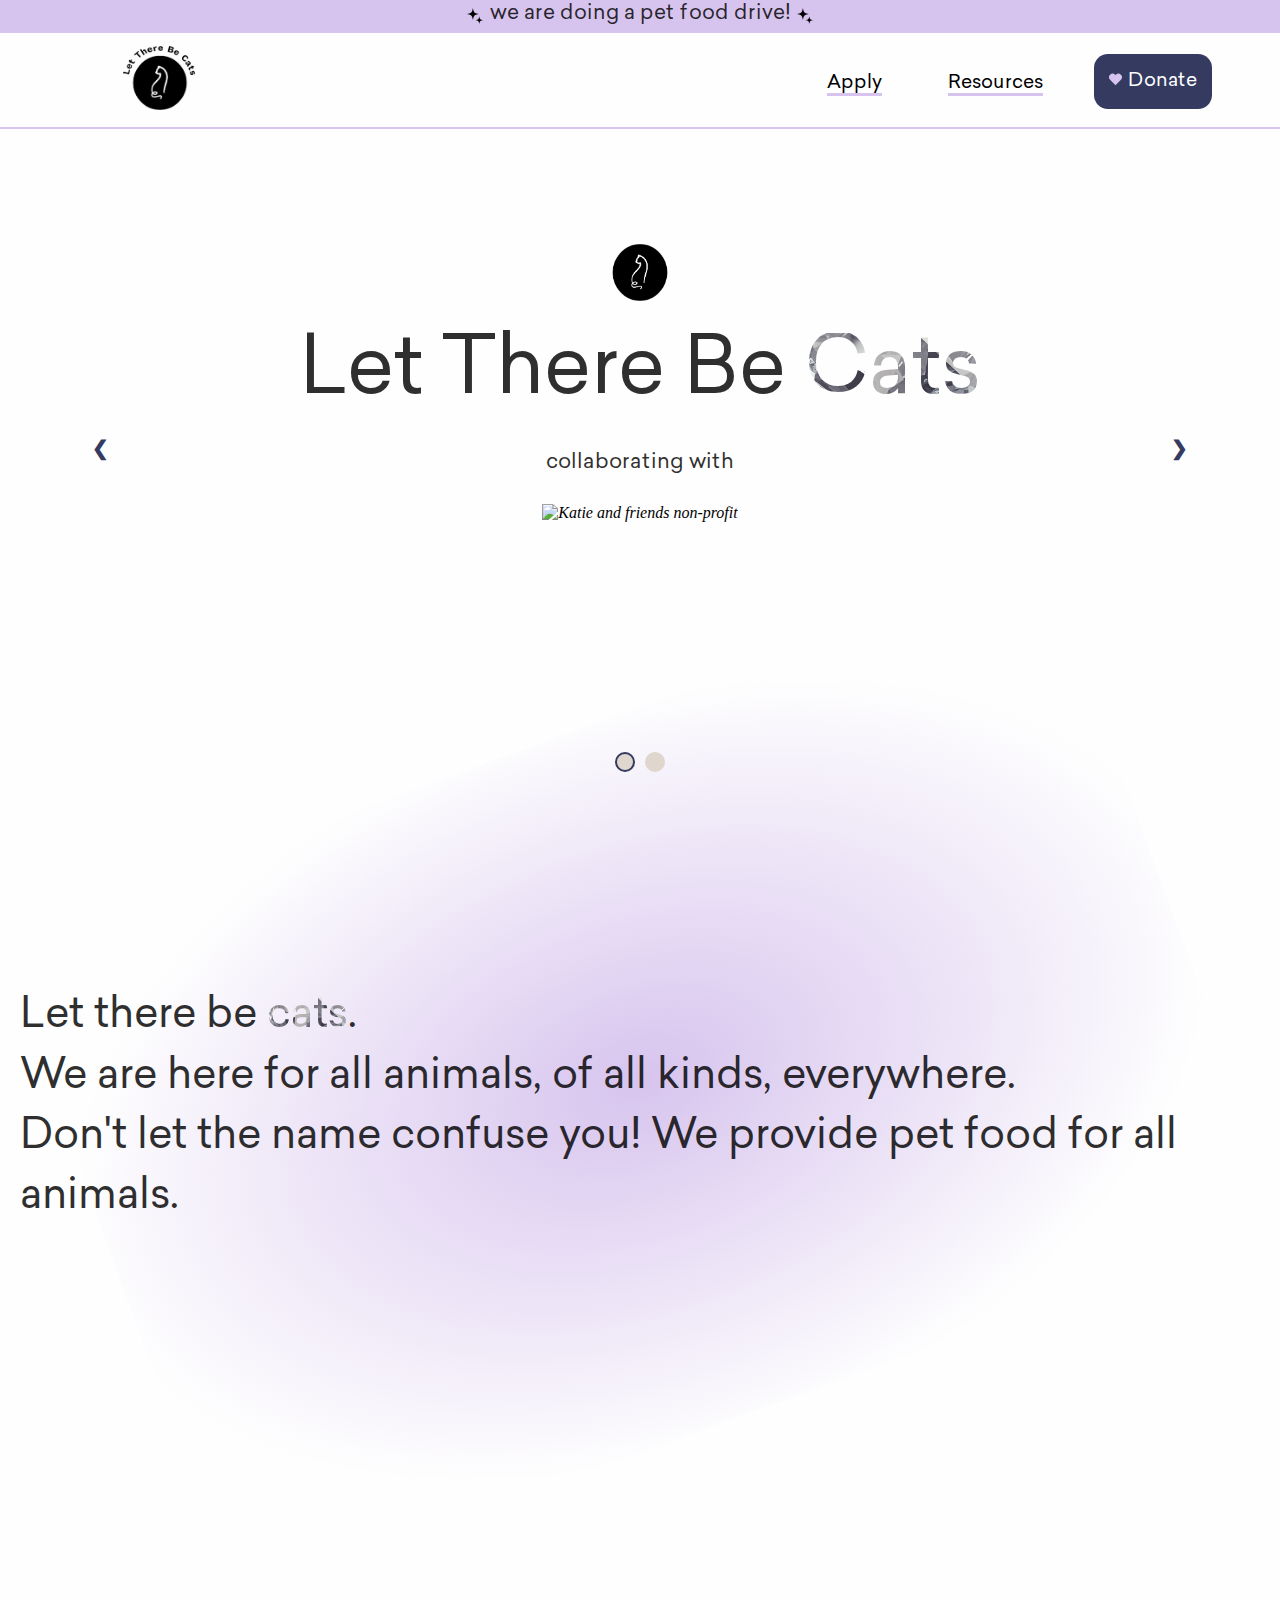
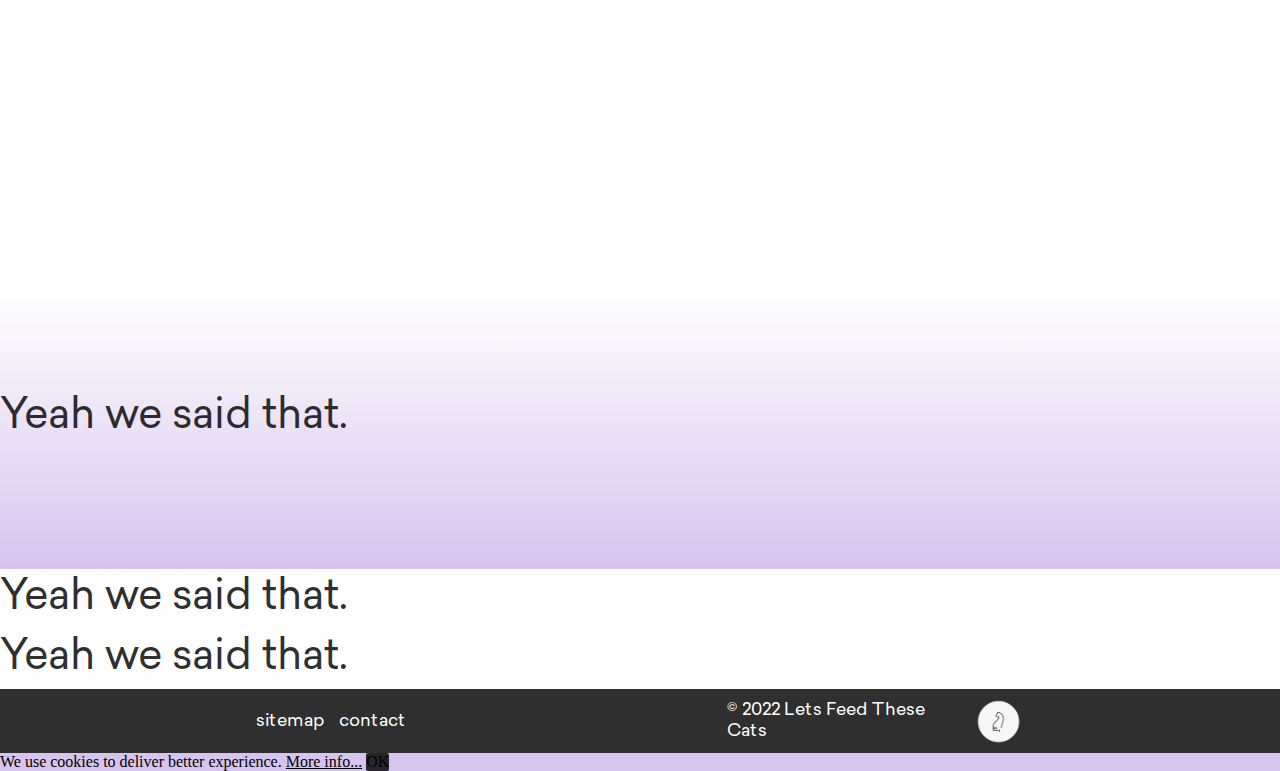
==== index.html @ b0f77758 "Update index.html" ====
<!DOCTYPE html>
<html lang="en">

<head>
  <meta charset="UTF-8">
  <meta http-equiv="X-UA-Compatible" content="IE=edge">
  <meta name="viewport" content="width=device-width, initial-scale=1.0, user-scalable=no">
  <title>cats</title>
  <link href="./css/stylesheet.css" rel="stylesheet" type="text/css" />
  <link rel="stylesheet" href="https://cookienotice.js.org/cookienotice.min.css">
  <link rel="preload" href="Sailec-Regular.woff2" as="font" type="font/woff2" crossorigin>
</head>

<body>

  <div class="annoucement">
    <img src="assets\starr.png" class="starr">
    <a href="donation.html">
      <p class="atext"> we are doing a pet food drive!</p>
    </a> <img src="assets\starr.png" class="starr">
  </div>
  <!-- Main Navigation Menu -->
  <nav class="navbar">
    <div class="catright">
      <a href="index.html">
        <img src="./assets/ltbc-wob-logo-withtext.png" alt="cat logo" class="catlogo">
      </a>
    </div>
    <ul class="nav-list" id="navi-list">
      <li class="list-item li-margin">
        <a href="petfoodbank.html" class="natgeo_underline">Apply</a>
      </li>
      <li class="list-item dropdown">
        <a href="generalresourcespage.html" class="natgeo_underline">resources</a>
        <ul class="dropdown-content">
          
          <a href="blog.html"  class="purplehover">blog</a>
          <li><a href="aboutus.html" class="purplehover">About Us</a></li>
        </ul>
      </li>
      <li class="list-item">
        <a href="donation.html" class="button">
          <svg xmlns="http://www.w3.org/2000/svg" viewBox="0 0 20 20">
            <path
              d="M10 3.22l-.61-.6a5.5 5.5 0 0 0-7.78 7.77L10 18.78l8.39-8.4a5.5 5.5 0 0 0-7.78-7.77l-.61.61z"
            />
          </svg>
          <p class="support">Donate</p>
        </a>
      </li>
    </ul>
    <!-- Toggle Button -->
    <div class="menu" id="toggleButton">
      <div class="menu-line"></div>
      <div class="menu-line"></div>
      <div class="menu-line"></div>
    </div>
  </nav>
  <!-- Main Navigation Menu END -->

  <div class="line"></div>
  
  <div id="cathomepage" class="slide-container">
    <div id="cathomepageinner" class="slide fade">
      <img src="./assets/ltbc-logo-bw.png" alt="cat logo" class="catlogo">
      <h1>Let There
        Be <span class="gemtext">Cats</span>
      </h1><p class="tiny-text">collaborating with </p>
      <div class="container">
        <i class="hoverme">
          <a href="https://katieandfriends.org/">
            <img src=".assets/KF-tm-thumb.jpg" alt="Katie and friends non-profit" class="katielogo"></a>
          <i></i>
          <i></i> <i></i> <i></i> <i></i>  <i></i> <i></i> <i></i> <i></i> <i></i> <i></i> <i></i> <i></i>
          <i></i> <i></i> <i></i> <i></i> <i></i> <i></i> <i></i> <i></i> <i></i> <i></i> <i></i> <i></i>
          <i></i> <i></i> <i></i>
          </i>
          
   
        </div>
    </div>
    <div  id="cathomepageinner" class="slide fade">
  
    </div>
  
    <a href="#" class="prev" title="Previous">&#10094</a>
    <a href="#" class="next" title="Next">&#10095</a>
  </div>
  <div class="dots-container">
    <span class="dot"></span>
    <span class="dot"></span>
   <!-- <span class="dot"></span>
    <span class="dot"></span>-->
  </div>
  <!-- <div class="cathomepage-wrap">
    <img src="../assets/fun-cat.png" class="main-cat">
    <img src="../assets/black-circle.png" class="main-cat">
    <div id="cathomepage">

      <div id="cathomepageinner">
        
        <img src="../assets/ltbc-logo-bw.png" alt="cat logo" class="catlogo">
        <h1>Let There
          Be <span class="gemtext">Cats</span>
        </h1>
        
        <p class="tiny-text">collaborating with </p>
        <div class="container">
          <i class="hoverme">
            <a href="https://katieandfriends.org/">
              <img src="../assets/KF-tm-thumb.jpg" alt="Katie and friends non-profit" class="katielogo"></a>
            <i></i>
            <i></i> <i></i> <i></i> <i></i>  <i></i> <i></i> <i></i> <i></i> <i></i> <i></i> <i></i> <i></i>
            <i></i> <i></i> <i></i> <i></i> <i></i> <i></i> <i></i> <i></i> <i></i> <i></i> <i></i> <i></i>
            <i></i> <i></i> <i></i>
            </i>
            
     
          </div>
        </div>
     
        
      </div>

    </div>
  -->
  
<!--<div class="svgcurve"><svg xmlns="http://www.w3.org/2000/svg" viewBox="0 0 1360 114" preserveAspectRatio="none" class="pwr-shape-divider__svg">
        
  <path fill="#FF5A01" opacity="1.0" d="M344.253 113.003c158.116 0 289.213-26.924 408.3-53.847l12.01-2.991 30.021-6.98c70.052-15.955 136.1-30.913 202.149-37.893C1119.823-1.67 1242.913-3.665 1360 6.306V114H0V75.11c66.049 15.955 174.128 37.893 344.253 37.893Z" fill-rule="evenodd"></path>
  
</svg></div>-->



  <div class="abouthome-container">
    <div class="about-inner">
      <p>Let there be <span class="change"></span>.</p>
        <p>We are here for all animals, of all kinds, everywhere.</p>
      <p> Don't let the name confuse you! We provide pet food for all animals. </p>
    </div>

  </div>
  <div class="program-section">
    <div class="program-inner">
      <p>Yeah we said that.</p>

    </div>

  </div>
  <div class="event-section">
    <div class="previewsection-inner">
      <p>Yeah we said that.</p>

    </div>

  </div>
  <div class="donate-section">
    <div class="previewsection-inner">
      <p>Yeah we said that.</p>

    </div>

  </div>
  <footer>

    <a>sitemap</a>
    <a href="mailto: hi.lettherebecats@gmail.com" class="spacemid">contact</a>


    <a>© 2022 Lets Feed These Cats </a>
    <img src="assets\lettherebecats-white.png" class="catstagram">


  </footer>
  <div id="cookie-notice" style="background-color:#D7C4EE; border-color:transparent;">
    We use cookies to deliver better experience.
    <a href="https://cookienotice.js.org/about-cookies" class="cookie-notice-more" style="text-decoration: underline;"
      target="_blank" rel="noopener">More info...</a>
    <a href="javascript:void(0)" class="cookie-notice-close"
      style="background-color:#000000d0; border:none;border-radius:2px" onclick="closeCookieNotice()">OK</a>
  </div>
  <script src="https://cookienotice.js.org/cookienotice.min.js"></script>
  <script>
    const toggleButton = document.getElementById('toggleButton');
    const naviList = document.getElementById('navi-list');

    toggleButton.addEventListener('click', () => {
      naviList.classList.toggle('active');
    });
  </script>
<script>
  let currentSlide = 0;
const slides = document.querySelectorAll(".slide")
const dots = document.querySelectorAll('.dot')

const init = (n) => {
  slides.forEach((slide, index) => {
    slide.style.display = "none"
    dots.forEach((dot, index) => {
      dot.classList.remove("active")
    })
  })
  slides[n].style.display = "block"
  dots[n].classList.add("active")
}
document.addEventListener("DOMContentLoaded", init(currentSlide))
const next = () => {
  currentSlide >= slides.length - 1 ? currentSlide = 0 : currentSlide++
  init(currentSlide)
}

const prev = () => {
  currentSlide <= 0 ? currentSlide = slides.length - 1 : currentSlide--
  init(currentSlide)
}

document.querySelector(".next").addEventListener('click', next)

document.querySelector(".prev").addEventListener('click', prev)


setInterval(() => {
  next()
}, 8000);

dots.forEach((dot, i) => {
  dot.addEventListener("click", () => {
    console.log(currentSlide)
    init(i)
    currentSlide = i
  })
})
</script>
 
</body>

</html>
---- css/stylesheet.css ----
@font-face {
  font-family: 'Nightingale';
  src: url('../fonts/Nightingale-Light.woff2') format('woff2'),
    url('../fonts/Nightingale-Light.woff') format('woff');
  font-weight: 300;
  font-style: normal;
  font-display: swap;
}

@font-face {
  font-family: 'Nightingale';
  src: url('../fonts/Nightingale-Light.woff2') format('woff2'),
    url('../fonts/Nightingale-Light.woff') format('woff');
  font-weight: 300;
  font-style: normal;
  font-display: swap;
}

@font-face {
  font-family: 'Sailec';
  src: url('../fonts/Sailec-Regular.woff2') format('woff2'),
    url('../fonts/Sailec-Regular.woff') format('woff');
  font-weight: normal;
  font-style: normal;
  font-display: swap;
}

@font-face {
  font-family: 'Sailec';
  src: url('../fonts/Sailec-Regular.woff2') format('woff2'),
    url('../fonts/Sailec-Regular.woff') format('woff');
  font-weight: normal;
  font-style: normal;
  font-display: swap;
}



:root {
  --mainwhite: #fefefe;
  --lavender: #d7c4ee;
  --black: #000000d0;
  --purple: #343a60;
}

::selection {
  background: var(--lavender);
}

::-webkit-scrollbar {
  width: 14px;
}

::-webkit-scrollbar-track-piece {
  background-color: var(--black);
}

::-webkit-scrollbar-thumb {
  width: 14px;
  background: var(--lavender);
  border-radius: 7px;

  box-shadow: #000;
}



body, html {
  height: 100%;

}

*,
*::after,
*::before {
  box-sizing: inherit;
}

html {
  box-sizing: border-box;
  scroll-behavior: smooth;
}

body {
  padding: 0;
  margin: 0;
  background-color: var(--mainwhite);
  display: flex;
  flex-direction: column;
}

img {
  display: block;
  width: 100%;
  height: auto;
}

* {
  margin: 0;
  padding: 0;
  box-sizing: border-box;
}

a {
  display: inline-block;
  color: var(--brown-color);
  cursor: pointer;
}

a,
a:hover,
a:focus,
a:active {
  text-decoration: none;
  color: inherit;

}

*,
*::after,
*::before {
  -webkit-box-sizing: border-box;
  -moz-box-sizing: border-box;
  box-sizing: border-box;
}

h1, h2 {
  font-family: 'Sailec';
  font-size: 7em;
  font-weight: normal;
  color: var(--black);
}

p {
  font-family: 'Sailec';
  color: var(--black);
  font-size: 2.6em;
  line-height: 1.45;
}

@keyframes wiggle {
  0% {
    transform: rotate(0);
  }

  25% {
    transform: rotate(-25deg);
  }

  50% {
    transform: rotate(25deg);
  }

  100% {
    transform: rotate(0);
  }
}



.pcat, .course {
  font-family: 'Nightingale';
}

.cathomepage-wrap {
  width: 100%;
  position: relative;
}

.page-wrap {
  min-width: 300px;

}

.atext {
  font-size: 1.28em;
  vertical-align: middle;
  padding-bottom: 3px;
  font-family: 'Sailec';
  color: var(--black);
}

.annoucement {
  background-color: var(--lavender);
  height: 36px;
  display: flex;
  align-items: center;
  justify-content: center;
  position: sticky;
  inset: 0;
  z-index: 5;
}

ul {
  list-style: none;
  padding: 0;
  margin: 0;
}

.dropdown {
  display: inline-block;
  position: relative;
}

.dropdown-content {
  z-index: 1;
  display: none;
  position: absolute;
  min-width: 250px;
  right: -60px;
  top: 100%;
  background: var(--mainwhite);
  box-shadow: 0 13px 20px rgb(197, 197, 197);
  border-radius: 15px;
}

.purplehover {

  background: var(--mainwhite);
  text-decoration: none;
  -webkit-transition: background 0.3s;

  /* For Safari 3.0 to 6.0 */

  transition: background 0.3s;

  /* For modern browsers */

}

.paw-icon {
  display: inline-block;
  width: 16px;
  margin-right: 12px;
}

.purplehover:hover {
  background: #343a60;
  color: white;

}

.dropdown-content a {
  display: block;
  padding: 15px 10px;
  color: var(--black);
  text-decoration: none;
  font-size: 16.9px;
  text-align: left;
  padding: 20px;
  border-radius: 15px;

}

.dropdown-content:hover {
  display: block;

}

.dropdown:hover .dropdown-content {
  display: block;
}

.menu {
  display: none;
}

.menu-line {
  width: 33px;
  height: 2px;
  background-color: black;
  margin-bottom: 6px;
}

nav {
  font-family: "Sailec";
  font-size: 19px;
  text-transform: capitalize;
  position: relative;
}

.line {
  width: 100%;
  border-bottom: solid 2px var(--lavender);
}

.navbar {
  background-color: var(--mainwhite);
  display: flex;
  justify-content: space-between;
  align-items: center;
  width: 64.8%;
  min-width: 65%;
  margin: 0 auto;
  padding: 13px 0 9px;
  position: relative;

}


.nav-list {
  list-style-type: none;
  position: relative;
  margin-right: 40px;
}

.nav-list .list-item {
  display: inline-block;
  padding: 20px 23px;
  text-align: center;
}

h1 {
  color: var(--black);
}

.gemtext {
  background: url('../assets/gemtext3.jpg') no-repeat;
  background-clip: text;
  -webkit-background-clip: text;
  background-size: 150%;
  background-position: center;
  -webkit-text-fill-color: transparent;
}

.starr {
  width: 1em;
}

.starr:nth-child(1) {
  margin-right: 7px;
}

.starr:nth-last-child(1) {
  margin-left: 7px;
}

.main-cat {
  width: 430px;
  position: fixed;
  z-index: -3;
  right: -22px;
  top: 25%;
  opacity: .9;
  display: none;
}

.catguidehome {
  max-width: 63%;
  margin: 0 auto;
}

#cathomepage {
  display: flex;
  flex-direction: column;
  justify-content: center;
  align-items: center;
  min-height: 60vh;
  max-width: 1600px;
  margin: 0 auto;
  /*padding: 10.5% 250px 70px;*/
  padding: 0 2%;
}

/**backdrop-filter: blur(5px) saturate(80%) brightness(110%);**/
.abouthome-container:before {
  content: "";
  pointer-events: none;
  position: absolute;
  top: 120%;
  left: 50%;
  z-index: -5;
  transform: translate(-50%, -50%) rotate(-20deg);
  width: 87%;
  height: 700px;
  background: -moz-radial-gradient(ellipse at 50% 50%, rgba(248, 235, 227, 1) 0%, rgba(255, 255, 255, 0) 75%);
  background: -webkit-radial-gradient(ellipse at 50% 50%, rgba(248, 235, 227, 1) 0%, rgba(255, 255, 255, 0) 75%);
  background: -o-radial-gradient(ellipse at 50% 50%, rgba(248, 235, 227, 1) 0%, rgba(255, 255, 255, 0) 75%);
  background: -ms-radial-gradient(ellipse at 50% 50%, rgba(248, 235, 227, 1) 0%, rgba(255, 255, 255, 0) 75%);
  background: radial-gradient(ellipse at 50% 50%, var(--lavender) 0%, rgba(255, 255, 255, 0) 75%);
}



.li-margin {
  margin-right: 15px;
}


.catguideinner {
  padding-top: 12em;
  padding-bottom: 13.9em;
}

.dots-container {
  margin-top: 68px;
}

#cathomepageinner {
  display: flex;
  flex-direction: column;
  justify-content: center;
  align-items: center;
  text-align: center;
  padding: 10.5% 200px 70px;
}

#cathomepageinner>.catlogo {
  height: 3.8em;
  width: 5.5em !important;
  vertical-align: middle;
  margin: auto;
  margin-bottom: 20px;
}

#cathomepageinner>h1 {
  text-align: center;
  font-size: 5em;
}

.slide-container .prev,
.slide-container .next {
  cursor: pointer;
  position: absolute;
  top: 58%;
  width: auto;
  margin-top: -22px;
  padding: 16px;
  color: var(--purple);
  font-weight: bold;
  font-size: 20px;
  transition: all 0.6s ease;
  border-radius: 0 3px 3px 0;
  user-select: none;
}

.slide-container .prev:hover,
.slide-container .next:hover {
  background-color: rgba(0, 0, 0, 0.8);
  color: white;
}

.slide-container .prev {
  left: 2px;
}

.slide-container .next {
  right: 2px;
}

.dots-container {
  display: flex;
  justify-content: center;
  align-items: center;
  padding: 10px;
}

.dots-container .dot {
  cursor: pointer;
  margin: 5px;
  width: 20px;
  border-radius: 50%;
  height: 20px;
  color: #333;

  background-color: #dfd6ce;
}

.dots-container .dot.active {
  border: 2px solid var(--purple);
}


.slide-container {
  display: flex;
  justify-content: center;
  align-items: center;
  position: relative;
}

.slide-container .slide {
  display: none;
  width: 100%;
}

.slide-container .slide.fade {
  animation: fade 0.5s cubic-bezier(0.55, 0.085, 0.68, 0.53) both;
}

.slide-container .slide img {
  width: 100%;
}

.abouthome-container {
  width: 100%;
  /*  background: linear-gradient(0deg, var(--lavender) 0%, rgba(254, 254, 254, 1) 80%);*/
  padding: 200px 20px 600px;
}

.program-section {
  background: linear-gradient(0deg, var(--lavender) 0%, rgba(254, 254, 254, 1) 80%);
  padding: 160px 0 120px;
}

.katielogo {
  height: 6em;
  width: 15em;
  vertical-align: middle;
}

.button {
  background: none;
  outline: none;
  border: none;
  background-color: #343a60;
  padding: 13.5px 15px;
  text-align: center;
  text-decoration: none;
  display: inline-flex;
  border-radius: 16px;
  position: fixed;
  top: 54px;
  border-radius: 14px;
  font-weight: 500;
  cursor: pointer;
  /*box-shadow: 0 2px 25px rgba(255, 0, 119, 0.5);*/
  transition: box-shadow 400ms ease-in-out;
  z-index: 500;
  /*padding-left: 12px;*/
}

.support {
  font-size: 19px !important;
  color: white !important;
}

a svg {
  padding-right: 6px;
  height: 19px;
  width: 19px;
  fill: var(--lavender);
  position: relative;
  top: 2px;
  transform-origin: bottom;
}

.button:hover svg {
  animation: wiggle 500ms;
}

.button:nth-of-type(2) {
  top: 60%;
  box-shadow: 5px 5px 10px rgba(163, 177, 198, 0.6) inset, -5px -5px 10px rgba(255, 255, 255, 0.5) inset;
  transition: box-shadow 400ms ease-in-out;
}

.button:nth-of-type(2) svg {
  fill: #3b90ff;
}


.resourcespage {
  display: flex;
  align-content: center;
  justify-content: center;
  width: 63%;
  margin: 0 auto;
}

.resources-inner {
  padding-top: 10%;
  text-align: center;

}

.pcat {
  margin-left: 19%;
  border-color: black;
  position: relative;
  /*background: -webkit-linear-gradient(var(--black),var(--lavender), #343a60,var(--black));
  -webkit-background-clip: text;
  -webkit-text-fill-color: transparent; */
}

.pcat:before {
  content: "";
  display: block;
  position: absolute;
  height: 2px;
  width: 12%;
  background: #000;
  top: 50%;
  left: -16%;
  bottom: 0;
}

.catlogo {
  height: 3.4em;
  width: 3.8em;
  vertical-align: middle;
}

.pdfdownloadsection {
  min-height: auto;
  max-width: 64%;
  margin: 0 auto;
  margin-bottom: .8%;
}

.rtext {
  color: var(--black);
}

h1.cathy {
  background: url('https://media0.giphy.com/media/rRVcEiqOUkPPS6NoJe/giphy.gif?cid=790b7611d01f9873866bbdbe2a42eeac652afae22c435805&rid=giphy.gif&ct=g') no-repeat;
  background-clip: text;
  -webkit-background-clip: text;
  background-size: 290px;
  -webkit-text-fill-color: transparent;
  font-size: 8em;
}

.guidesection {
  min-height: 56vh;
  max-width: 63%;
  margin: 0 auto;
  margin-bottom: 4.1%;

}

.course {
  margin-top: .24em;
  font-size: 3.2em;
}


.circle {
  justify-content: center;
  align-items: center;
  width: 150px;
  height: 150px;
  border-radius: 50%;
  text-align: center;
  display: inline-flex;
  color: var(--mainwhite);
  text-align: center;
  background: var(--black);
  margin-right: -14px;

}

.pdf {
  width: 60%;
  font-size: 26px;
  font-family: 'Nightingale';
}

.guidesectionh2 {
  padding-top: 0.17em;
  padding-bottom: .2em;
}

.downloadsection>p {
  font-family: 'Sailec';

}

.h3 {
  font-size: 2.8em;
  padding-bottom: 1.2em;
}

.downloadsection {
  min-height: 39vh;
  max-width: 82%;
  margin: 0 auto;
  display: flex;
  flex-direction: column;
  justify-content: center;
  align-items: center;
  text-align: center;
}


.downloadlink {
  font-size: 1.75em;
  padding: 20px 36px;
  background-color: var(--lavender);
  border-radius: 10px;
}

.aboutus-wrap, .donation-container {
  display: flex;
  min-width: 300px;
}

.ltbc-hl {
  color: #6069a5;
  font-size: 135px;
  display: inline-block;
  font-weight: normal;
}

.tiny-text {
  font-size: 21px;
  margin: 25px 0 25px;
}

.aboutusinner {
  max-width: 1180px;
  margin: 0 auto;
  padding: 12px;
  display: flex;
  flex-direction: column;
}

.donation-container {
  margin: 0 auto;
  max-width: 1189px;
}

.donation-inner {
  padding-top: 160px;
}

.aboutusinner>p, .aboutus-purpose>p {
  font-size: 22.4px;
  font-family: 'Sailec';
  /*text-rendering: optimizeLegibility;*/
  line-height: 1.75;
  margin-top: 5px;
}

.aboutus-imagerow {
  display: flex;
  flex-direction: row;
  margin-top: 5%;
}

.aboutimg-margin {
  margin-right: 20px;
}

.about-imagegroup {
  width: 610px;
  height: 310px;
  width: 100%;
}

.aboutus-purpose {
  display: flex;
  padding-top: 50px;
}

.aboutus-purposeimg {
  width: 500px;
  height: 510px;
  margin-right: 32px;
  max-width: 100%;
}

.center {
  display: flex;
  justify-content: center;
  align-items: center;
}

.catlogo-donate {
  width: 85px;
  display: inline-flex;
  vertical-align: middle;
  margin-bottom: 20px;
}

.donate-margin {
  padding-bottom: 85px;
}


.donate-preview {
  display: inline;
  text-align: center;
  justify-content: center;
  flex-direction: column;
  padding: 150px 0 90px;
  line-height: 1.4;
}

.donate {
  color: #413598;
}

.donate-preview>p {
  font-family: 'Sailec';
  font-size: 2.6em;
}



.inline {
  display: inline-block;
}

.h1-alt {
  font-size: 4.6em;
  padding: 60px 0px 76px;
  text-align: center;
}

.help {
  display: flex;
  margin-bottom: 5%;
  flex-direction: column;
  text-align: center;
}

.help h2 {
  margin: 0;
  padding: 4rem 0;
  font-size: 4em;
}

.help-content {
  display: flex;
  text-align: center;
  font-size: 1.6em;
  /* flex: 1 0 100%; */
  flex-wrap: wrap;
  padding: 0 390px 25px;
  font-family: 'Sailec';
}

.cell {
  display: flex;
  width: 50%;
  padding: 10px;
  border-bottom: #343a60 solid 3px;
  flex: 1 0 50%;
  padding: 90px 40px;
}

.cell:nth-child(odd) {
  border-right: #343a60 solid 3px;
}

.four, .three {
  border-bottom: none;
}

.mid {
  margin: auto;
  text-transform: uppercase;
  display: flex;
  flex-direction: column;
  align-items: center;
  justify-items: center;
}

.one .mid, .two .mid {
  margin: auto auto 0;
}

.four .mid, .three .mid {
  margin: 0 auto auto;
}

.faq-heading {
  border-bottom: #777;
  font-size: 3em !important;
  padding: 70px 0 31px;
  width: 60%;
  margin: 0 auto;
}

.faq-container {
  display: flex;
  justify-content: center;
  flex-direction: column;
  padding-bottom: 150px;
}

.w-text {
  display: none;
}

.hr-line {
  width: 60%;
  margin: auto;

}

/* Style the buttons that are used to open and close the faq-page body */
.faq-page {
  /* background-color: #eee; */
  color: #444;
  cursor: pointer;
  padding: 30px 20px;
  width: 60%;
  border: none;
  outline: none;
  transition: 0.4s;
  margin: auto;
  font-family: 'Sailec';
  font-size: 1.4em;
}

.faq-body {
  margin: auto;
  /* text-align: center; */
  width: 50%;
  padding: auto;
  font-family: 'Sailec';
  font-size: .5em;
  line-height: 1.55;
}

/* Add a background color to the button if it is clicked on (add the .active class with JS), and when you move the mouse over it (hover) */
.active1,
.faq-page:hover {
  background-color: #F9F9F9;
}

/* Style the faq-page panel. Note: hidden by default */
.faq-body {
  padding: 0 18px;
  background-color: white;
  display: none;
  overflow: hidden;
}

.faq-page:after {
  content: '\02795';
  /* Unicode character for "plus" sign (+) */
  font-size: 13px;
  color: pink;
  float: right;
  margin-left: 5px;
}

.active1:after {
  content: "\2796";
  /* Unicode character for "minus" sign (-) */
}



.faq-container {
  display: flex;
  justify-content: center;
  flex-direction: column;
}

.hr-line {
  width: 60%;
  margin: auto;

}

/* Style the buttons that are used to open and close the faq-page body */
.faq-page {
  /* background-color: #eee; */
  color: #444;
  cursor: pointer;
  padding: 30px 20px;
  width: 60%;
  border: none;
  outline: none;
  transition: 0.4s;
  margin: auto;
}

.faq-body {
  margin: auto;
  /* text-align: center; */
  width: 50%;
  padding: auto;

}

.faq-margin {
  margin-bottom: 1.2em;
}

/* Add a background color to the button if it is clicked on (add the .active class with JS), and when you move the mouse over it (hover) */
.active1,
.faq-page:hover {
  background-color: #F9F9F9;
}

/* Style the faq-page panel. Note: hidden by default */
.faq-body {
  padding: 0 18px;
  background-color: white;
  display: none;
  overflow: hidden;
}

.faq-page:after {
  content: '\02795';
  /* Unicode character for "plus" sign (+) */
  font-size: 13px;
  color: pink;
  float: right;
  margin-left: 5px;
}

.active1:after {
  content: "\2796";
  /* Unicode character for "minus" sign (-) */
}

.petfoodbank {
  display: flex;
  flex-direction: column;
  justify-content: center;
}

.petfoodbank-content {
  margin-top: 20px;
}

.petfoodbank-content2 {
  display: flex;
  justify-content: center;
  align-items: center;
  flex-direction: column;
  width: 60%;
  max-width: 70%;
  margin: 0 auto;
  padding-top: 11em;
  text-align: center;
  padding-bottom: 135px;
}

.pfb-notice {
  font-size: 16px;
  padding-bottom: 40px;
}

.h1-altpfb {
  padding: 45px 5px 0px;
  font-size: 4.6em;
}

.program-howto {
  margin-bottom: 80px;
}

.program-cards {
  font-size: 8px !important;
  display: flex;
  flex: 1;
  text-align: left;
}

.card-step1, .card-step2, .card-step3 {
  width: 400px;
  margin: 0 auto;
  display: flex;
  flex-direction: column;
  padding-right: 60px;
}

.cardimg {
  max-width: 380px;
  margin-bottom: 18px;
  height: 280px;
}

.pfb-apply {
  text-align: center;
  padding: 4em 0 4.7em;
  background: radial-gradient(circle, rgba(215, 196, 238, 1) 0%, rgba(254, 254, 254, 1) 21%);
}

.apply-button {
  background-color: #343a60;
  border: none;
  color: white !important;
  padding: 15.5px 48px !important;
  text-align: center;
  text-decoration: none;
  display: inline-block;
  border-radius: 16px;
  font-size: 20px;
  font-family: 'Sailec';

}

.natgeo_underline:link {
  color: black;
  text-decoration: none;
  background-position-y: -0%;
  background-image: linear-gradient(white 50%, var(--lavender) 50%);
  transition: background 500ms ease;
  background-size: 2px;
  background-size: auto 175%;
}

.natgeo_underline:hover {
  background-position-y: 100%;
}

.subtext-donate {
  font-size: 58px;
}

.circle-donate {
  justify-content: center;
  align-items: center;
  width: 550px;
  height: 550px;
  border-radius: 50%;
  text-align: center;
  display: inline-flex;
  color: var(--mainwhite);
  text-align: center;
  background: var(--lavender);

}

.circle-wrap {
  position: absolute;
  right: 240px;
  bottom: 29px;
  transform: rotate(-16deg);
}

.mission-donate {
  font-family: 'Nightingale';
  font-size: 4.5em;
  text-align: center;
}

.main-post a {
  display: inline-block;
  text-decoration: none;
}

.buylink {
  background-color: var(--purple);
  color: white !important;
  padding: 13.5px 5px;
  text-align: center;
  text-decoration: none;
  display: block;
  border-radius: 16px;
  /* position: fixed;
  top: 58px;
  transition: transform ease-in 0.1s, box-shadow ease-in 0.25s;
  box-shadow: 0 2px 25px rgba(47, 0, 255, 0.5);*/
  
}


.hoverme {
  width: 240px;
  text-align: center;
  padding: 10px 0;
  cursor: pointer;
  position: relative;
}

.hoverme h1 {
  color: #fff;
  font-size: 1.5em;
}

.hoverme i {
  position: absolute;
  display: block;
  left: 50%;
  top: 0;
  width: 5px;
  height: 10px;
  background: var(--lavender);
  opacity: 0;
}

.hoverme:hover i:nth-of-type(1) {
  transform: translate3d(9px, 67px, 0) rotate(50deg);
  background: #ff0009;
  animation: bang 700ms ease-out forwards;
  opacity: 0;
}

.hoverme:hover i:nth-of-type(2) {
  transform: translate3d(-54px, 17px, 0) rotate(81deg);
  background: #bb00ff;
  animation: bang 700ms ease-out forwards;
  opacity: 0;
}

.hoverme:hover i:nth-of-type(3) {
  transform: translate3d(-48px, 97px, 0) rotate(291deg);
  background: #00ff51;
  animation: bang 700ms ease-out forwards;
  opacity: 0;
}

.hoverme:hover i:nth-of-type(4) {
  transform: translate3d(24px, -26px, 0) rotate(206deg);
  background: red;
  animation: bang 700ms ease-out forwards;
  opacity: 0;
}

.hoverme:hover i:nth-of-type(5) {
  transform: translate3d(19px, 42px, 0) rotate(342deg);
  background: #2fff00;
  animation: bang 700ms ease-out forwards;
  opacity: 0;
}

.hoverme:hover i:nth-of-type(6) {
  transform: translate3d(43px, -40px, 0) rotate(220deg);
  background: #00f7ff;
  animation: bang 700ms ease-out forwards;
  opacity: 0;
}

.hoverme:hover i:nth-of-type(7) {
  transform: translate3d(22px, 31px, 0) rotate(218deg);
  background: #ff4800;
  animation: bang 700ms ease-out forwards;
  opacity: 0;
}

.hoverme:hover i:nth-of-type(8) {
  transform: translate3d(62px, -14px, 0) rotate(8deg);
  background: #37ff00;
  animation: bang 700ms ease-out forwards;
  opacity: 0;
}

.hoverme:hover i:nth-of-type(9) {
  transform: translate3d(-68px, 31px, 0) rotate(178deg);
  background: #0040ff;
  animation: bang 700ms ease-out forwards;
  opacity: 0;
}

.hoverme:hover i:nth-of-type(10) {
  transform: translate3d(-73px, 47px, 0) rotate(102deg);
  background: #00ddff;
  animation: bang 700ms ease-out forwards;
  opacity: 0;
}

.hoverme:hover i:nth-of-type(11) {
  transform: translate3d(-68px, 80px, 0) rotate(314deg);
  background: #ff007b;
  animation: bang 700ms ease-out forwards;
  opacity: 0;
}

.hoverme:hover i:nth-of-type(12) {
  transform: translate3d(-23px, 69px, 0) rotate(186deg);
  background: #00fbff;
  animation: bang 700ms ease-out forwards;
  opacity: 0;
}

.hoverme:hover i:nth-of-type(13) {
  transform: translate3d(79px, 75px, 0) rotate(142deg);
  background: #ff0011;
  animation: bang 700ms ease-out forwards;
  opacity: 0;
}

.hoverme:hover i:nth-of-type(14) {
  transform: translate3d(19px, -48px, 0) rotate(172deg);
  background: #8800ff;
  animation: bang 700ms ease-out forwards;
  opacity: 0;
}

.hoverme:hover i:nth-of-type(15) {
  transform: translate3d(77px, -88px, 0) rotate(246deg);
  background: red;
  animation: bang 700ms ease-out forwards;
  opacity: 0;
}

.hoverme:hover i:nth-of-type(16) {
  transform: translate3d(55px, -92px, 0) rotate(291deg);
  background: #ff3300;
  animation: bang 700ms ease-out forwards;
  opacity: 0;
}

.hoverme:hover i:nth-of-type(17) {
  transform: translate3d(52px, -3px, 0) rotate(126deg);
  background: #e6ff00;
  animation: bang 700ms ease-out forwards;
  opacity: 0;
}

.hoverme:hover i:nth-of-type(18) {
  transform: translate3d(-59px, 56px, 0) rotate(109deg);
  background: #ffe600;
  animation: bang 700ms ease-out forwards;
  opacity: 0;
}

.hoverme:hover i:nth-of-type(19) {
  transform: translate3d(-16px, -40px, 0) rotate(128deg);
  background: #ff0400;
  animation: bang 700ms ease-out forwards;
  opacity: 0;
}

.hoverme:hover i:nth-of-type(20) {
  transform: translate3d(-29px, 64px, 0) rotate(114deg);
  background: #7b00ff;
  animation: bang 700ms ease-out forwards;
  opacity: 0;
}

.hoverme:hover i:nth-of-type(21) {
  transform: translate3d(-15px, 59px, 0) rotate(54deg);
  background: #a6ff00;
  animation: bang 700ms ease-out forwards;
  opacity: 0;
}

.hoverme:hover i:nth-of-type(22) {
  transform: translate3d(-17px, 45px, 0) rotate(111deg);
  background: #00ffc8;
  animation: bang 700ms ease-out forwards;
  opacity: 0;
}

.hoverme:hover i:nth-of-type(23) {
  transform: translate3d(56px, -99px, 0) rotate(284deg);
  background: #84ff00;
  animation: bang 700ms ease-out forwards;
  opacity: 0;
}

.hoverme:hover i:nth-of-type(24) {
  transform: translate3d(-46px, 23px, 0) rotate(303deg);
  background: #ff008c;
  animation: bang 700ms ease-out forwards;
  opacity: 0;
}

.hoverme:hover i:nth-of-type(25) {
  transform: translate3d(-55px, 51px, 0) rotate(69deg);
  background: #e1ff00;
  animation: bang 700ms ease-out forwards;
  opacity: 0;
}

.hoverme:hover i:nth-of-type(26) {
  transform: translate3d(-75px, -70px, 0) rotate(72deg);
  background: #00fff2;
  animation: bang 700ms ease-out forwards;
  opacity: 0;
}

.hoverme:hover i:nth-of-type(27) {
  transform: translate3d(39px, -61px, 0) rotate(6deg);
  background: #ff4400;
  animation: bang 700ms ease-out forwards;
  opacity: 0;
}

.hoverme:hover i:nth-of-type(28) {
  transform: translate3d(-71px, 52px, 0) rotate(158deg);
  background: #00ffb7;
  animation: bang 700ms ease-out forwards;
  opacity: 0;
}

.hoverme:hover i:nth-of-type(29) {
  transform: translate3d(63px, -17px, 0) rotate(325deg);
  background: #ff00d5;
  animation: bang 700ms ease-out forwards;
  opacity: 0;
}

.hoverme:hover i:nth-of-type(30) {
  transform: translate3d(6px, -7px, 0) rotate(178deg);
  background: #aeff00;
  animation: bang 700ms ease-out forwards;
  opacity: 0;
}

.hoverme:hover i:nth-of-type(31) {
  transform: translate3d(-91px, 58px, 0) rotate(94deg);
  background: #88ff00;
  animation: bang 700ms ease-out forwards;
  opacity: 0;
}

.hoverme:hover i:nth-of-type(32) {
  transform: translate3d(24px, -95px, 0) rotate(57deg);
  background: #ff0084;
  animation: bang 700ms ease-out forwards;
  opacity: 0;
}

.hoverme:hover i:nth-of-type(33) {
  transform: translate3d(45px, -51px, 0) rotate(119deg);
  background: #d900ff;
  animation: bang 700ms ease-out forwards;
  opacity: 0;
}

.hoverme:hover i:nth-of-type(34) {
  transform: translate3d(54px, -98px, 0) rotate(201deg);
  background: #c400ff;
  animation: bang 700ms ease-out forwards;
  opacity: 0;
}

.hoverme:hover i:nth-of-type(35) {
  transform: translate3d(59px, -86px, 0) rotate(77deg);
  background: #ff6f00;
  animation: bang 700ms ease-out forwards;
  opacity: 0;
}

.hoverme:hover i:nth-of-type(36) {
  transform: translate3d(-28px, -44px, 0) rotate(182deg);
  background: #0091ff;
  animation: bang 700ms ease-out forwards;
  opacity: 0;
}

.hoverme:hover i:nth-of-type(37) {
  transform: translate3d(-49px, -20px, 0) rotate(27deg);
  background: #d000ff;
  animation: bang 700ms ease-out forwards;
  opacity: 0;
}

.hoverme:hover i:nth-of-type(38) {
  transform: translate3d(-5px, 59px, 0) rotate(186deg);
  background: #ffe600;
  animation: bang 700ms ease-out forwards;
  opacity: 0;
}

.hoverme:hover i:nth-of-type(39) {
  transform: translate3d(18px, 7px, 0) rotate(18deg);
  background: #0066ff;
  animation: bang 700ms ease-out forwards;
  opacity: 0;
}

.hoverme:hover i:nth-of-type(40) {
  transform: translate3d(15px, 0px, 0) rotate(337deg);
  background: #0088ff;
  animation: bang 700ms ease-out forwards;
  opacity: 0;
}

.hoverme:hover i:nth-of-type(41) {
  transform: translate3d(83px, -2px, 0) rotate(281deg);
  background: #00ffb3;
  animation: bang 700ms ease-out forwards;
  opacity: 0;
}

.hoverme:hover i:nth-of-type(42) {
  transform: translate3d(20px, 91px, 0) rotate(30deg);
  background: #ff00e6;
  animation: bang 700ms ease-out forwards;
  opacity: 0;
}

.hoverme:hover i:nth-of-type(43) {
  transform: translate3d(49px, -91px, 0) rotate(304deg);
  background: #ff9d00;
  animation: bang 700ms ease-out forwards;
  opacity: 0;
}

.hoverme:hover i:nth-of-type(44) {
  transform: translate3d(-11px, -27px, 0) rotate(36deg);
  background: #33ff00;
  animation: bang 700ms ease-out forwards;
  opacity: 0;
}

.hoverme:hover i:nth-of-type(45) {
  transform: translate3d(-42px, 45px, 0) rotate(261deg);
  background: #00ff55;
  animation: bang 700ms ease-out forwards;
  opacity: 0;
}

.hoverme:hover i:nth-of-type(46) {
  transform: translate3d(-32px, 48px, 0) rotate(304deg);
  background: #a200ff;
  animation: bang 700ms ease-out forwards;
  opacity: 0;
}

.hoverme:hover i:nth-of-type(47) {
  transform: translate3d(-17px, -70px, 0) rotate(5deg);
  background: #00fff2;
  animation: bang 700ms ease-out forwards;
  opacity: 0;
}

.hoverme:hover i:nth-of-type(48) {
  transform: translate3d(-25px, 31px, 0) rotate(282deg);
  background: #bb00ff;
  animation: bang 700ms ease-out forwards;
  opacity: 0;
}

.hoverme:hover i:nth-of-type(49) {
  transform: translate3d(-65px, 69px, 0) rotate(201deg);
  background: #ff0022;
  animation: bang 700ms ease-out forwards;
  opacity: 0;
}

.hoverme:hover i:nth-of-type(50) {
  transform: translate3d(79px, 23px, 0) rotate(53deg);
  background: #ff00b3;
  animation: bang 700ms ease-out forwards;
  opacity: 0;
}

@keyframes bang {
  from {
    transform: translate3d(0, 0, 0);
    opacity: 1;
  }
}

.host {
  background: #610080;
  z-index: 0;
}

.the-beauty {
  width: 400px;
  height: 150px;
  background: linear-gradient(55deg, #024e90, transparent 30%);
  display: flex;
  align-items: center;
  justify-content: center;
  color: #fff;
  font-size: 40px;
  font-weight: bold;
  font-family: "Montserrat";
  position: relative;
  box-shadow: 0 0 5px -1px #fff;
  user-select: none;
  cursor: pointer;
  letter-spacing: 4px;
}

.the-beauty:before {
  background: linear-gradient(55deg, #00ffc4 15%, transparent 75%);
  content: "";
  display: block;
  width: 100%;
  height: 100%;
  position: absolute;
  opacity: 1;
  z-index: -1;
  background-position: 0px 0;
  background-repeat: no-repeat;
  background-size: 240% 100%;
  background-position-x: 0px;
  animation: bg-wave 2s ease-out infinite;
}

.the-beauty:hover:before {
  animation-play-state: paused;
}





@keyframes bg-wave {
  0% {
    background-position-x: 80%;
    opacity: 0;
  }

  20% {
    opacity: 1;
  }

  40% {
    opacity: 1;
  }

  100% {
    background-position-x: 0;
    opacity: 0;
  }
}

.svgcurve {
  height: auto;
  width: 100%;
}

:not(svg) {
  transform-origin: 0px 0px;
}

.svgcurve {
  transform: scale(1, -1);
  -webkit-transform: scale(1, -1);
  z-index: 2;
}

.pwr-shape-divider__shape {
  left: 0;
  line-height: 0;
  position: absolute;
  width: 100%;
}

.pwr-shape-divider__shape--bottom .pwr-shape-divider__svg {
  margin-bottom: -1px;
  transform: scaleY(-1);
  -webkit-transform: scaleY(-1);
}

.pwr-shape-divider__svg {
  display: flex;
}

.main-post>h2 {
  margin-top: 2%;
}

.blog-container {

  display: flex;
  flex-direction: column;
  font-family: 'Sailec';
}

.blog-inner {
  width: 70%;
  margin: 0 auto;
  padding-left: 3.2%;
  margin-top: 2.4%;
}

.blog-list, .row {
  display: flex;

}

.blog-list {
  width: 100%;
  flex-direction: column;
}

.row {
  flex-wrap: wrap;
  margin-left: -0.25rem;
  margin-right: -0.25rem;

}

.blog-featured {
  width: 100%;
}

.articleimg {
  height: 380px;

}

.blog-header>.line {
  border-bottom: solid 5px var(--black);
}

.blog-thumbnail {
  height: 370px;
  border-radius: 50%;
  border: solid 5px var(--purple);
}

.blog-title {
  font-size: 28px;
  font-weight: 500;
  margin-top: 19px;
  margin-bottom: 5px;
}

.articles-container {
  display: flex;
  flex-direction: column;
  width: 62%;
  margin: 0 auto;
  padding: 2% 3.2% 0;
}

.meta {
  margin-bottom: 5px;
  font-size: 18px;
}

.blog-block {
  flex-basis: calc(33.3333% - 1rem);
  margin-left: 0.25rem;
  margin-right: 0.65rem;

}

.main-post>h2 {
  font-size: 40px;
  font-family: 'Nightingale';
}

.main-post>p {
  margin-top: 2%;
}

.meta, .read-more, .blog-title {
  margin-left: 25px;
}

.read-more {
  font-size: 18px;
}

.post-title {
  font-size: 50px;
  font-family: 'Nightingale';
  font-weight: 600;

}

.article-intro {
  font-size: 2.1vh;
  text-indent: 8px;
  padding-top: 20px;
  font-weight: 600;
  padding-top: 2%;
  text-align: center;
}

.main-post>p {
  font-size: 2.1vh;
}

.main-post {
  display: flex;
  flex-direction: column;
  text-align: left;
  position: relative;
}

.meta-articles {
  margin-left: 7px;
  display: block;
}

.post-img {
  height: 390px;
  border-radius: 3px;
  vertical-align: middle;
  margin-right: auto;
  margin-left: auto;
  width: 50%;
  margin-top: 5%;
}

.ltbc-hlalt {
  color: #6069a5;
  font-size: 120px;
  display: inline-block;
  font-weight: normal;
  margin-top: -90px;

}

.main-link {
  font-weight: 600;
  border-bottom: solid 5px var(--lavender);

}

.slide, #cathomepageinner {
  position: relative;
}

#tripetto {
  width: 62%;
  margin: 6% auto;

  padding-right: 55px;
}

.background {
  height: 561px;
  width: 982px;
  display: flex;
  align-items: center;
  justify-content: center;
  background-size: cover;
  background-position: center;
}

.background>h4 {
  color: #000;
  font-size: 2em;
  font-family: sans-serif;
}

.caption {
  margin-bottom: 25px;
  margin-top: 10px;
  text-align: center;
}

.buylink-wrap {
width: 100%;
  position: relative;
margin:auto; 
 
 
display: flex;  
justify-content: center;  
align-items: center;  
flex-direction: column;
}


.change:before {
  content: 'cats';
  font-size: 100%;
  animation-name: change-letter;
  animation-duration: 10s;
  animation-iteration-count: infinite;
  background: url('../assets/gemtext3.jpg') no-repeat;
  background-clip: text;
  -webkit-background-clip: text;
  background-size: 150%;
  background-position: center;
  -webkit-text-fill-color: transparent;
}

@keyframes change-letter {


  20% {
    opacity: 1;
    content: "dogs"
  }

  45% {
    opacity: 1;
    content: "iguanas"
  }

  55% {
    opacity: 1;
    content: "betafish"
  }

}

.description {
  font-size: 24px;
}

footer {
  background-color: var(--black);
  display: flex;
  padding: 0.5% 20%;
  color: white;
  font-family: 'Sailec';
  vertical-align: middle;
  align-items: center;
  font-size: 1.1em;
  justify-content: space-between;
}


footer>a {
  padding-right: 14px;
}

.spacemid {
  margin-right: 40%;
}

.catstagram {
  width: 2.9em;
}

@media (min-width: 1280px) and (max-width: 1680px) {
  h2 {
    font-size: 5.5em;
  }

  .help-content {
    padding: 0 170px 25px;
  }

  .navbar {
    width: 80.8%;
  }

  .blog-inner {
    width: 85.8%;
    margin: 0 auto;
    padding-left: 3%;
  }

  .blog-thumbnail {
    height: 340px;
  }

  .blog-block {
    flex-basis: calc(43.3333% - 9.6rem);
  }

}

/* 
  ##Device = Laptops, Desktops
  ##Screen = B/w 1025px to 1280px
*/

@media (min-width: 1025px) and (max-width: 1279px) {

  /* CSS */
  footer {
    background-color: var(--black);
    display: flex;
    height: 72px;
    padding: 0 19%;
    color: white;
    font-family: 'Sailec';
    vertical-align: middle;
    align-items: center;
    font-size: 1.1em;
    justify-content: space-between;
  }

  #cathomepageinner {
    max-width: 80%;
    padding: 0 140px;
  }

  .about-imagegroup {
    height: 280px;
  }

  #cathomepageinner {
    padding: 22.5% 0 70px;
  }

  .ltbc-hl {
    margin-top: -29px;
  }

  .blog-block {
    flex-basis: calc(33.3333% - 2rem);

  }

  .blog-inner {
    width: 83.8%;

    margin: 0 auto;
    padding-left: 2.8%;
  }

  .blog-thumbnail {
    height: 280px;
  }

  .faq-body {
    margin: auto;
    /* text-align: center; */
    width: 65%;
    padding: auto;

  }

  .spacemid {
    margin-right: 27%;
  }

  h1 {
    font-size: 8em;
  }

  h2 {
    font-size: 5em;
  }

  .guidesection {
    max-width: 70%;
  }

  .navbar {
    min-width: 80.8%;
    width: 80.8%;
  }

  .nav-list {
    margin-right: 70px;
  }

  .help-content {
    display: flex;
    text-align: center;
    font-size: 1.6em;

    flex-wrap: wrap;
    padding: 0 90px 25px;
    font-family: 'Sailec';
  }

  .faq-page, .hr-line {
    width: 85%;
  }

  .pfb-apply {
    background: radial-gradient(circle, rgba(215, 196, 238, 1) 0%, rgba(254, 254, 254, 1) 34%);
  }

  .sbutton, .catlogo {
    position: static;
  }

  .abouthome-container::before {
    width: 75%;
  }

  .articles-container {
    width: 70%;
    padding: 3% .2% 0;
  }
}

/* 
  ##Device = Tablets, Ipads (portrait)
  ##Screen = B/w 768px to 1024px
*/

@media (min-width: 768px) and (max-width: 1024px) {

  /* CSS */
  footer {
    background-color: var(--black);
    display: flex;
    height: 72px;
    padding: 0 9%;
    color: white;
    font-family: 'Sailec';
    vertical-align: middle;
    align-items: center;
    font-size: 1.1em;
    justify-content: space-between;
  }

  .blog-block {
    flex-basis: calc(33.3333% - 1.8rem);

  }

  .blog-inner {
    width: 88.8%;

    margin: 0 auto;
    padding-left: .2%;
  }

  .faq-body {
    margin: 0;
    /* text-align: center; */
    width: 66%;
    padding: 0;

  }

  .spacemid {
    margin-right: 40%;
  }

  h2, .blog-h1 {
    font-size: 5em;
  }

  h1 {
    font-size: 9em;
    background-size: 300px;
  }

  .blog-block {

    margin-left: 0.25rem;
    margin-right: 0.65rem;
  }

  .blog-thumbnail {
    height: 230px;
  }

  .navbar {
    width: 96%;
    margin-left: 30px;
  }


  .guidesection {
    max-width: 80%;
  }

  .help-content {
    padding: 0 90px 25px;
  }

  .about-imagegroup {
    width: 160px;
    height: 200px;
    width: 100%;
    margin-bottom: -5%;

  }

  .aboutus-purposeimg {
    width: 350px;
    height: 410px;
    margin-right: 32px;
    max-width: 100%;
  }

  .faq-page, .hr-line {
    width: 85%;
  }

  .pfb-apply {
    background: radial-gradient(circle, rgba(215, 196, 238, 1) 0%, rgba(254, 254, 254, 1) 44%);
  }

  .button, .catlogo {
    position: static;
  }

  #tripetto {
    width: 80%;
    margin: 6% auto;
    padding-right: 9%;
  }

  .abouthome-container {
    padding: 50px 10px;
  }

  .abouthome-container::before {
    width: 60%;
  }

  #cathomepageinner {
    padding: 10.5% 50px 70px;
  }

  .articles-container {
    width: 86%;
    padding: 3% .2% 0;
  }

}

/* 
  ##Device = Tablets, Ipads (landscape)
  ##Screen = B/w 768px to 1024px
*/

@media (min-width: 768px) and (max-width: 1024px) and (orientation: landscape) {
  /* CSS */
}

/* 
  ##Device = Low Resolution Tablets, Mobiles (Landscape)
  ##Screen = B/w 481px to 767px
*/

@media (min-width: 567px) and (max-width: 767px) {
  footer {
    background-color: var(--black);
    display: flex;
    height: 72px;
    padding: 0 2%;
    color: white;
    font-family: 'Sailec';
    vertical-align: middle;
    align-items: center;
    font-size: 1.1em;
    justify-content: space-between;
  }

  .blog-block {
    flex-basis: calc(43.3333% - .1rem);

  }

  .blog-thumbnail {
    height: 220px;
  }

  .blog-title {
    font-size: 20px;
  }

  h2, .blog-h1 {
    font-size: 4em;
  }



  .blog-inner {
    width: 88.8%;
    margin: 0 auto;
    padding-left: .2%;
  }

  .description {
    font-size: 20px;
  }

  .navbar {
    width: 92.8%;
  }

  .nav-list {
    margin-right: 96px;
  }

  .faq-body {
    margin: auto;
    /* text-align: center; */
    width: 69%;
    padding: auto;

  }

  .help-content {
    padding: 0 30px 25px;
  }

  .course {
    font-size: 1.8em;
  }

  .guidesection, .catguidehome, .pdfdownloadsection {
    max-width: 90%;
  }

  .spacemid {
    margin-right: 5%;
  }

  .catstagram {
    width: 1.3em;
  }


  .ltbc-hl {
    font-size: 98px;
  }

  .about-imagegroup {
    height: 140px;
    width: 100%;
    margin-bottom: -2%;

  }

  .aboutus-purposeimg {
    width: 290px;
    height: 320px;
    margin-right: 32px;
    max-width: 100%;
  }

  .sbutton, .catlogo {
    position: static;
  }

  .faq-page, .hr-line {
    width: 85%;
  }

  .pfb-apply {
    background: radial-gradient(circle, rgba(215, 196, 238, 1) 0%, rgba(254, 254, 254, 1) 44%);
  }

  #tripetto {
    width: 90%;
    margin: 6% auto;
    padding: 0 16px;
  }

  #cathomepageinner {
    padding: 25.5% 80px 0;
    margin-bottom: 60px;
  }

  .abouthome-container::before {
    width: 62%;
  }

  .articles-container {
    width: 86%;
    padding: 3% .2% 0;
  }

  #cathomepageinner>h1 {
    font-size: 4em;
  }
}

@media (min-width: 481px) and (max-width: 567px) {
  h2 {
    font-size: 2.9em;
  }

  .description {
    font-size: 17px;
  }

  .course {
    font-size: 1.8em;
  }

  .guidesection, .pdfdownloadsection, .catguidehome {
    max-width: 90%;
  }

  .blog-inner {
    width: 90.8%;
    padding-top: 40px;
    margin: 0 auto;
    padding-left: .2%;
  }

  .h3 {
    font-size: 2.2em;
  }

  .blog-header>h1, #cathomepageinner>h1 {
    font-size: 4em;
  }

  .blog-thumbnail {
    height: 210px;
  }


  .catlogo {
    padding-left: 10px;
    margin: 0;
    width: 4.2em;
  }


  h1 {
    font-size: 9em;
    background-size: 300px;
  }

  .help-content {
    padding: 0 30px 25px;
  }

  .about-imagegroup {
    height: 125px;
    width: 100%;
    margin-bottom: 3%;

  }

  .aboutus-purposeimg {
    width: 190px;
    height: 320px;
    margin-right: 32px;
    max-width: 100%;
  }

  .ltbc-hl {
    font-size: 55px;
  }

  .navbar {
    flex-direction: column;
    min-width: 100%;
  }

  .menu {
    display: block;
    position: absolute;
    right: 22px;
    top: 46px;
  }

  .nav-list .list-item {
    display: block;
    border-top: 2px solid var(--lavender);
  }

  .nav-list {
    width: 100%;
    text-align: center;
    padding-top: 10px;
    display: none;
  }

  .active {
    display: block;
  }

  .dropdown-content, .dropdown-content:hover {
    display: none !important;
  }

  .catright {
    width: 100%;
  }

  .faq-page, .hr-line {
    width: 85%;
  }

  .pfb-apply {
    background: radial-gradient(circle, rgba(215, 196, 238, 1) 0%, rgba(254, 254, 254, 1) 43%);
  }

  .button, .catlogo {
    position: static;
  }

  footer {
    padding: 0 5%;
  }

  .hide {
    display: none;
  }

  #tripetto {
    width: 90%;
    margin: 6% auto;
    padding: 0 16px;
  }

  .blog-block {
    flex-basis: calc(43.3333% - 1rem)
  }

  .blog-title {
    font-size: 20px;
  }

  #cathomepageinner {
    padding: 30.5% 15px 70px;
  }

  .abouthome-container::before {
    width: 55%;
  }

  .articles-container {
    width: 86%;
    padding: 3% .2% 0;
  }
}

/* 
  ##Device = Most of the Smartphones Mobiles (Portrait)
  ##Screen = B/w 320px to 479px
*/

@media (min-width: 320px) and (max-width: 480px) {
  h1, h1.cathy {
    font-size: 5em;
  }

  h2, .h1-alt {
    font-size: 3em;
  }

  #cathomepage {
    max-width: 100%;
  }

  .blog-inner {
    width: 88.8%;
    margin: 0 auto;
    padding-left: .2%;
    padding-top: 9%;
  }

  .faq-heading {
    font-size: 1.45em !important;
  }

  .faq-body {
    width: 86%;

  }

  .catguideinner {
    padding-top: 10em;
    padding-bottom: 6em;
  }

  .h3 {
    font-size: 1.85em;
  }

  .course, .help-content {
    font-size: 24px;
  }

  .downloadsection {
    min-height: 25vh;
  }

  .help-content {
    padding: 0 10px 25px;
  }

  .catguidehome,
  .guidesection,
  .pdfdownloadsection {
    max-width: 90%;
    padding-bottom: 10%;
    min-height: fit-content;
  }

  .pcat {
    font-size: 1.11em;
  }

  .downloadlink {
    font-size: 1em;
  }

  .catstagram {
    width: 2em;
  }

  .spacemid {
    margin-right: 10%;
  }

  footer {
    padding: 0 8%;
  }

  footer>a {
    padding-right: 8px;
  }

  .nav-list .list-item {
    display: block;
    border-top: 2px solid var(--lavender);
  }

  .nav-list {
    width: 100%;
    text-align: center;
    padding-top: 10px;
    display: none;
    margin-right: 0;
  }

  .active {
    display: block;
  }

  .dropdown-content, .dropdown-content:hover {
    display: none !important;
  }

  .catright {
    width: 100%;
  }

  .catlogo {
    padding-left: 10px;
    margin: 0;
    width: 4.2em;

  }

  .navbar {
    flex-direction: column;
    min-width: 100%;
  }

  .menu {
    display: block;
    position: absolute;
    right: 22px;
    top: 46px;
  }

  .circle {
    width: 110px;
    height: 110px;
  }

  .pdf, .faq-page, .faq-margin, .help-content {
    font-size: 17px;
  }

  .ltbc-hl, #cathomepageinner>h1 {
    font-size: 68px;
  }

  .about-imagegroup {
    max-width: 48%;
    height: 130px;
    width: 100%;
    margin-bottom: 2%;
  }

  .aboutus-purpose {
    flex-direction: column;
  }

  .faq-page, .hr-line, .faq-heading {
    width: 90%;
  }

  .pfb-apply {
    background: radial-gradient(circle, rgba(215, 196, 238, 1) 0%, rgba(254, 254, 254, 1) 43%);
  }

  .w-text {
    display: block;
  }

  .button, .catlogo {
    position: static;
  }

  .hide {
    display: none;
  }

  #tripetto {
    width: 90%;
    margin: 6% auto;

    padding: 0 16px;
  }

  .blog-list {
    flex-direction: column;
  }

  .blog-thumbnail {
    height: 340px;
    margin-top: 40px;
  }

  .blog-block {
    flex-basis: calc(43.3333% - .1rem);

  }

  .row {
    flex-wrap: nowrap;
    flex-direction: column;
  }

  .blog-title {
    font-size: 23px;
  }

  .description {
    font-size: 20px;
  }

  .meta, .read-more {
    font-size: 17px;
  }

  .abouthome-container::before {
    width: 70%;
  }

  #cathomepageinner {
    padding: 50.5% 50px 70px;
    margin-bottom: 60px;
  }

  .articles-container {
    width: 86%;
    padding: 3% .2% 0;
  }

  #cathomepageinner>h1 {
    font-size: 50px;
  }
}
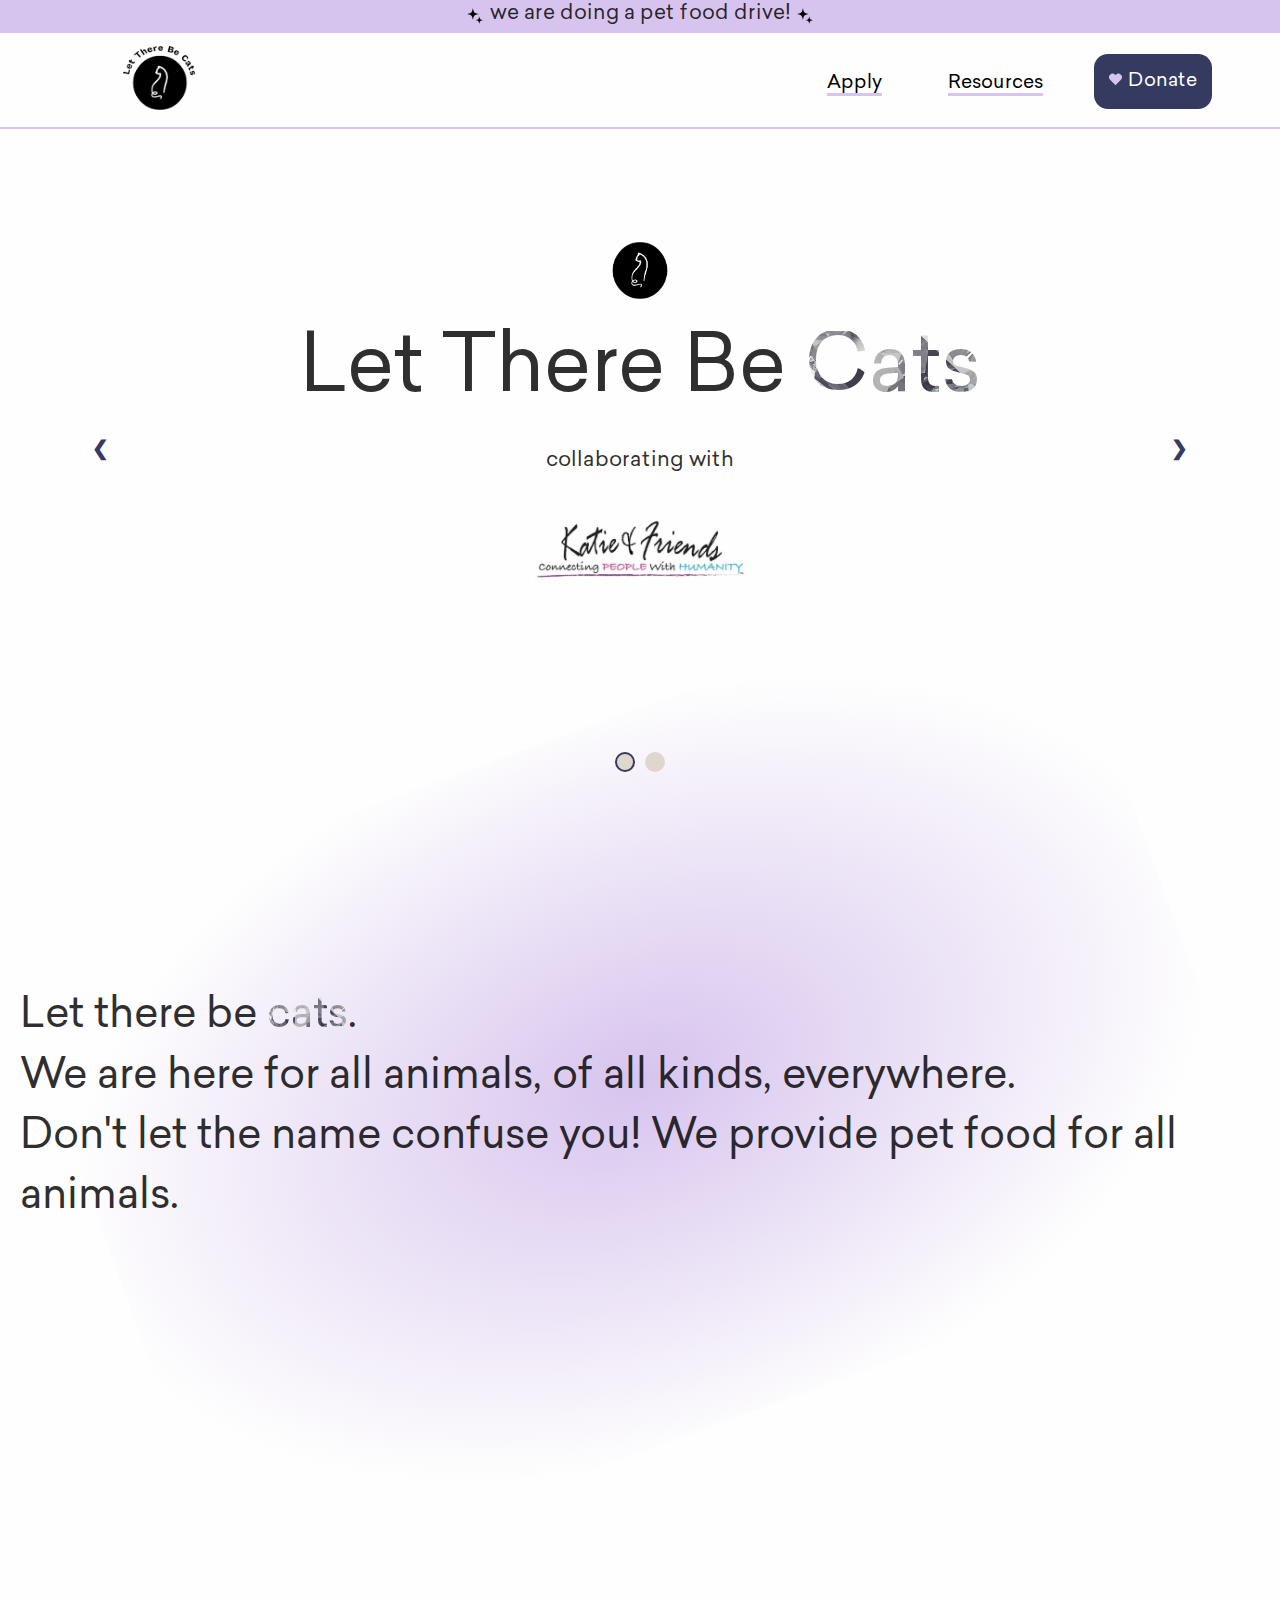
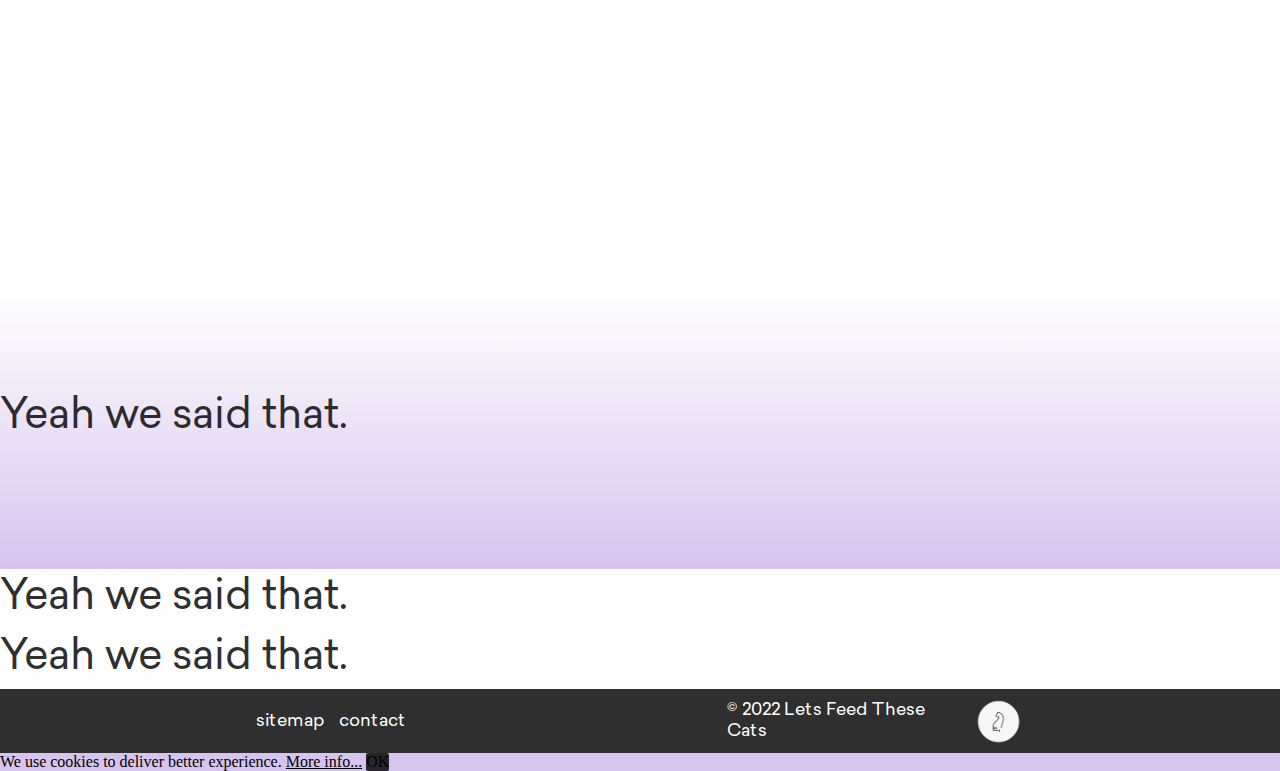
==== commit 98e66661: "Update index.html" ====
--- a/index.html
+++ b/index.html
@@ -23,7 +23,7 @@
   <nav class="navbar">
     <div class="catright">
       <a href="index.html">
-        <img src="./assets/ltbc-wob-logo-withtext.png" alt="cat logo" class="catlogo">
+        <img src="assets\ltbc-wob-logo-withtext.png" alt="cat logo" class="catlogo">
       </a>
     </div>
     <ul class="nav-list" id="navi-list">
@@ -62,14 +62,14 @@
   
   <div id="cathomepage" class="slide-container">
     <div id="cathomepageinner" class="slide fade">
-      <img src="./assets/ltbc-logo-bw.png" alt="cat logo" class="catlogo">
+      <img src="\assets/ltbc-logo-bw.png" alt="cat logo" class="catlogo">
       <h1>Let There
         Be <span class="gemtext">Cats</span>
       </h1><p class="tiny-text">collaborating with </p>
       <div class="container">
         <i class="hoverme">
           <a href="https://katieandfriends.org/">
-            <img src=".assets/KF-tm-thumb.jpg" alt="Katie and friends non-profit" class="katielogo"></a>
+            <img src="assets\KF-tm-thumb.jpg" alt="Katie and friends non-profit" class="katielogo"></a>
           <i></i>
           <i></i> <i></i> <i></i> <i></i>  <i></i> <i></i> <i></i> <i></i> <i></i> <i></i> <i></i> <i></i>
           <i></i> <i></i> <i></i> <i></i> <i></i> <i></i> <i></i> <i></i> <i></i> <i></i> <i></i> <i></i>
